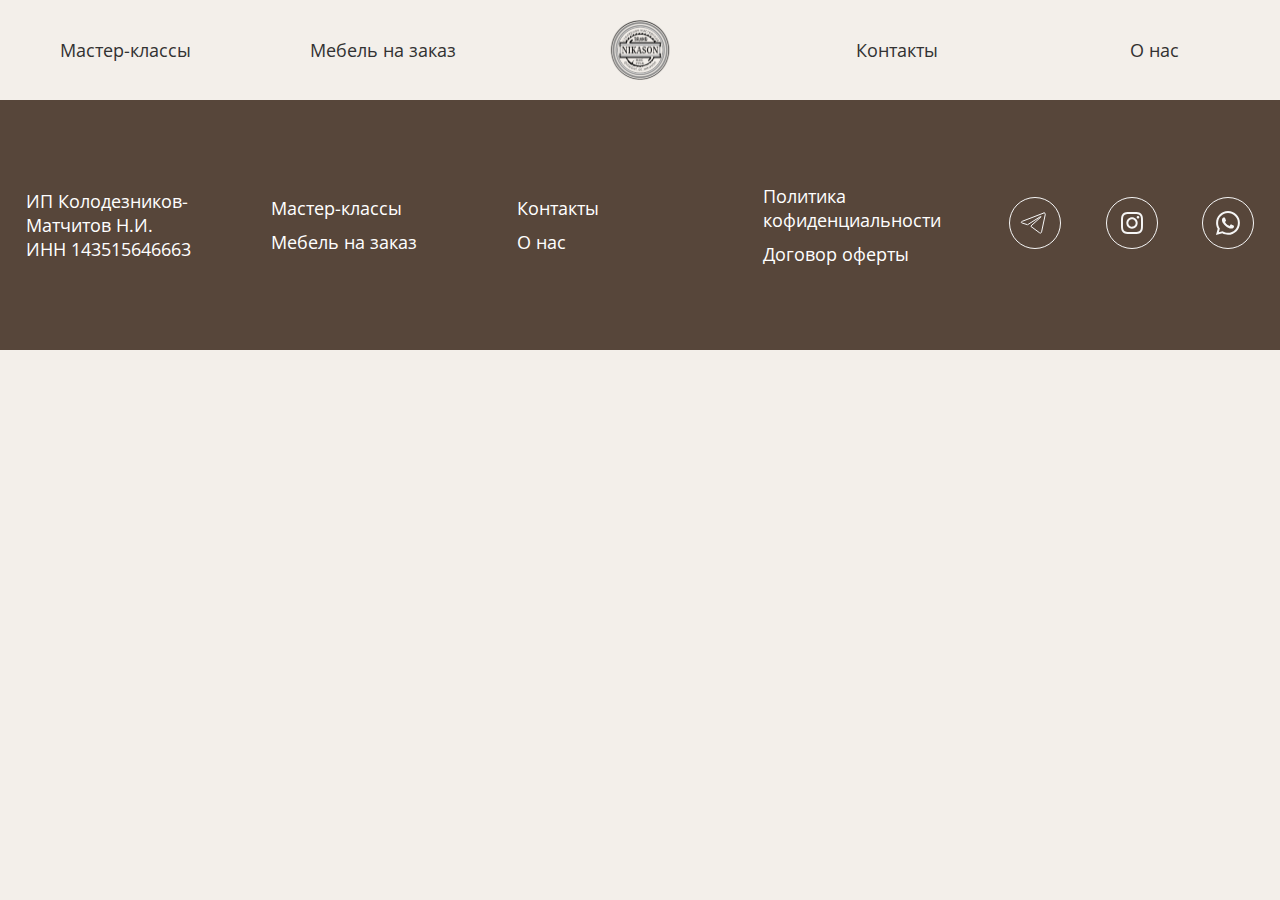
==== nikason.ru/about.html @ 4779e2e0 "creating about html" ====
<!DOCTYPE html>
<html lang="en">

<head>
  <meta charset="UTF-8">
  <meta http-equiv="X-UA-Compatible" content="IE=edge">
  <meta name="viewport" content="width=device-width, initial-scale=1.0">
  <meta name="Husanboy Zafarov" content="AUTHOR">
  <link rel="stylesheet" href="./css/home.css">
  <link rel="stylesheet" href="./css/home_responsive.css">
  <link rel="stylesheet" href="./css/swiper.css">
  <link rel="stylesheet" href="https://cdn.jsdelivr.net/npm/bootstrap-icons@1.10.2/font/bootstrap-icons.css">
  <title>Furniture</title>
</head>

<body>
  <!-- Header Starts -->
  <header>
    <div class="container">
      <div class="section-wrapp">
        <nav>
          <ul class="header_list">
            <li class="header_item"><a href="./master_class.html">Мастер-классы</a></li>
            <li class="header_item"><a href="./furniture.html">Мебель на заказ</a></li>
            <li class="header_item image_item"><a href="./index.html"><img src="./images/logo.svg" alt=""></a></li>
            <li class="header_item"><a href="#">Контакты</a></li>
            <li class="header_item"><a href="#">О нас</a></li>
          </ul>
        </nav>
        <div class="burger_wrapper">
          <div class="header_burger">
            <div class="line line_one"></div>
            <div class="line line_two"></div>
            <div class="line line_three"></div>
          </div>
        </div>
      </div>
    </div>
  </header>
  <!-- Header Ends -->
  <main>
    
  </main>
  <!-- Footer Starts -->
  <footer>
    <div class="section-wrapp">
      <div class="container">
        <ul class="footer_list">
          <li class="footer_item">
            <p>ИП Колодезников-Матчитов Н.И. <br>
              ИНН 143515646663</p>
          </li>
          <li class="footer_item">
            <p><a href="./master_class.html">Мастер-классы</a></p>
            <p><a href="./furniture.html">Мебель на заказ</a></p>
          </li>
          <li class="footer_item">
            <p><a href="#">Контакты</a></p>
            <p><a href="#">О нас</a></p>
          </li>
          <li class="footer_item">
            <p><a href="#">Политика кофиденциальности</a></p>
            <p><a href="#">Договор оферты</a></p>
          </li>
          <li class="footer_item">
            <ul class="footer_socials">
              <li class="footer_socails_item">
                <a href="#">
                  <img src="./images/footer_tg_icon.svg" alt="">
                </a>
              </li>
              <li class="footer_socails_item">
                <a href="#">
                  <img src="./images/footer_inst_icon.svg" alt="">
                </a>
              </li>
              <li class="footer_socails_item">
                <a href="#">
                  <img src="./images/footer_whatsup_icon.svg" alt="">
                </a>
              </li>
            </ul>
          </li>
        </ul>
      </div>
    </div>
  </footer>
  <!-- Footer Ends -->

  <script src="./js/main.js"></script>
  <script src="./js/swiper.min.js"></script>
  <script src="./js/swiper_settings.js"></script>
</body>

</html>
---- nikason.ru/css/home.css ----
@font-face {
  font-family: 'TenorSans';
  src: url('../font/TenorSans-Regular.ttf');
}

@font-face {
  font-family: 'Open Sans';
  src: url('../font/OpenSans-Regular.ttf');
}

* {
  margin: 0;
  padding: 0;
  list-style-type: none;
  text-decoration: none;
  box-sizing: border-box;
  scroll-behavior: smooth;
  transition: all 0.5s ease;
  font-family: 'Open Sans';
  font-size: var(--size-main);
  color: var(--color-dark-brown);
}

body {
  background: var(--color-main);
}

:root {
  --size-main: 18px;
  --size-main-big: 48px;
  --size-main-average: 28px;
  --color-dark-brown: #323232;
  --color-light-brown: #57463A;
  --color-service: #E3DACE;
  --color-service-two: #D4CDC3;
  --color-blue: #4C6D77;
  --color-gray: #C4C4C4;
  --color-main: #F3EFEA;
  --color-btn: #A1B29F;
  --color-white: #FFFFFF;
  --color-black: #000000;
}

h1 {
  font-size: var(--size-main-big);
  color: var(--color-light-brown);
  font-family: 'TenorSans';
}

.container {
  max-width: 1400px;
  margin: 0 auto;
  padding: 0 2%;
}

.container_for_hero {
  max-width: 1400px;
  margin: 0 0 auto 0;
  padding: 0 2%;
}

.section-wrapp {
  position: relative;
}

header {
  position: sticky;
  width: 100%;
  left: 0;
  top: 0;
  padding: 20px 0;
  background: var(--color-main);
  z-index: 10000;
}

body.opened {
  overflow: hidden;
}

header.scrolled {
  padding: 10px 0;
  box-shadow: rgba(17, 12, 46, 0.15) 0px 48px 100px 0px;
}

.header_list {
  display: flex;
  justify-content: space-between;
  align-items: center;
}

.image_item {
  width: 35%;
  display: flex;
  justify-content: center;
  align-items: center;
}

.image_item a {
  display: flex;
  justify-content: center;
  align-items: center;
}

.image_item img {
  width: 70%;
}

.header_item {
  width: 16.25%;
  display: flex;
  justify-content: center;
  align-items: center;
}

.header_item a {
  color: var(--color-dark-brown);
}

.header_item {
  white-space: nowrap;
}

.burger_wrapper {
  display: flex;
  justify-content: end;
}

.header_burger {
  position: relative;
  width: 80px;
  height: 30px;
  display: flex;
  justify-content: center;
  align-items: center;
  flex-direction: column;
  display: none;
}

.line {
  width: 68px;
  height: 3px;
  background: var(--color-light-brown);
}

.line_one {
  position: relative;
  top: -6px;
}

.line_three {
  position: relative;
  top: 6px;
}

.line_one.opened {
  position: relative;
  top: 3px;
}

.line_three.opened {
  position: relative;
  top: -3px;
}

.section_hero {
  position: relative;
  top: 0;
  border-top: 1px solid #000;
  border-bottom: 1px solid #000;
}

.section_hero_list {
  display: flex;
  justify-content: space-between;
  align-items: center;
}

.section_hero_items {
  width: 50%;
}

.section_hero_items img {
  width: 100%;
}

.section_hero_inner_item:nth-child(1) {
  color: var(--color-dark-brown);
}

.section_hero_inner_item:nth-child(2) {
  color: var(--color-light-brown);
  font-size: var(--size-main-big);
  font-family: 'TenorSans';
  margin: 17px 0 40px 0;
}

.section_hero_inner_item:nth-child(3) {
  margin-bottom: 70px;
}

.section_hero_btn {
  padding: 18px 58px;
  background: var(--color-btn);
  border: none;
  outline: none;
  color: var(--color-white);
}

.section_hero_btn:hover {
  background: var(--color-white);
  color: var(--color-btn);
  transform: scale(0.9);
  box-shadow: rgba(161, 178, 159, 0.2) 0px 8px 24px;
  cursor: pointer;
}

.section_hero_socials {
  display: flex;
  margin-top: 94px;
}

.section_hero_socials img {
  height: 40px;
  width: 40px;
}

.section_hero_socials_item {
  margin-right: 20px;
}

.section_this {
  padding: 160px 0;
}

.section_this_heading {
  font-family: 'TenorSans';
  font-size: var(--size-main-big);
  color: var(--color-light-brown);
}

.section_this_list {
  margin-top: 100px;
  display: flex;
  justify-content: space-between;
  align-items: center;
  flex-wrap: wrap;
}

.section_this_item {
  width: 20%;
  text-align: center;
  position: relative;
}

.section_this_item::before {
  display: block;
  content: '';
  position: absolute;
  bottom: -14px;
  left: 0;
  width: 100%;
  height: 3px;
  background: var(--color-light-brown);
}

.section_product {
  padding: 50px 0;
}

.section_product_list {
  display: flex;
  justify-content: space-between;
  flex-wrap: wrap;
  margin-top: 100px;
}

.section_product_item {
  width: 25%;
  display: flex;
  justify-content: center;
  align-items: center;
  text-align: center;
  flex-direction: column;
  padding: 50px;
  border: 0.5px solid var(--color-black);
}

.section_product_item p {
  margin-top: 20px;
}

.section_about {
  padding: 160px 0;
}

.section_about_heading {
  margin-bottom: 100px;
}

.section_about_list {
  display: flex;
  justify-content: space-between;
  flex-wrap: wrap;
  align-items: center;
}

.section_about_items {
  width: 50%;
}

.section_about_items img {
  width: 100%;
}

.section_about_inner_item:nth-child(1) {
  color: var(--color-light-brown);
  font-size: var(--size-main-average);
  font-family: 'TenorSans';
  margin: 17px 0 40px 0;
}

.section_about_inner_item {
  color: var(--color-dark-brown);
}

.section_about_inner_item:nth-child(3) {
  margin-top: 30px;
  margin-bottom: 52px;
}

.section_video_source {
  margin-top: 100px;
  width: 100%;
  padding: 300px 0;
  display: flex;
  justify-content: center;
  align-items: center;
  background: var(--color-gray);
}

.section_video_icon {
  width: 50px;
  height: 50px;
  display: flex;
  justify-content: center;
  align-items: center;
  border-radius: 50%;
  background: var(--color-black);
  cursor: pointer;
}

.section_video_icon:hover {
  transform: scale(0.8);
}

.section_video_icon:active {
  transform: scale(0.9);
}

.section_video_icon i {
  color: var(--color-white);
}

.container_for_video {
  max-width: 1400px;
  margin: 0 auto;
  padding: 0 2%;
}

.container_for_hero {
  display: flex;
  align-items: center;
  padding-left: 2%;
  justify-content: flex-start;
}

.section_service {
  padding: 160px 0;
}

.section_service_list {
  display: flex;
  justify-content: space-between;
  flex-wrap: wrap;
}

.section_service_items {
  width: 50%;
}

.section_service_items img {
  width: 100%;
}

.section_service_inner_item:nth-child(1) {
  color: var(--color-light-brown);
  font-size: var(--size-main-average);
  font-family: 'TenorSans';
  margin: 17px 0 40px 0;
}

.section_service_items:nth-child(2) {
  background: var(--color-service);
  display: flex;
  justify-content: start;
  align-items: center;
}

.section_service_list:last-child .section_service_items:nth-child(2) {
  background: var(--color-service-two);
  display: flex;
  justify-content: start;
  align-items: center;
}

.section_service_inner_item {
  color: var(--color-dark-brown);
}

.section_service_inner_item:nth-child(3) {
  margin-top: 30px;
  margin-bottom: 52px;
}

.certificate_body {
  position: relative;
  margin-top: 40px;
  margin-bottom: 100px;
  padding: 80px;
  padding-bottom: 120px;
  outline: 7px solid var(--color-btn);
  outline-offset: 14px;
  border: 1px solid var(--color-light-brown);
}

.certificate_wrapper {
  display: flex;
  justify-content: center;
  align-items: center;
}

.section_certificate_heading {
  display: none;
}

.section_certificate_heading_two {
  text-align: center;
  margin-bottom: 40px;
}

.certificate_body img {
  right: 20px;
  bottom: 20px;
  position: absolute;
}

footer {
  padding: 84px 0;
  background: var(--color-light-brown);
}

.footer_list {
  display: flex;
  justify-content: space-between;
  align-items: center;
}

.footer_item {
  width: 25%;
}

.footer_item p,
.footer_item a {
  color: var(--color-white);
}

.footer_item p:nth-child(2) {
  margin-top: 10px;
}

.footer_socials {
  display: flex;
  justify-content: space-between;
  align-items: center;
}

.section_hero_master_class {
  text-align: center;
  position: relative;
  top: 0;
  padding: 280px 0 104px 0;
  background-position: center;
  background-repeat: no-repeat;
  background-size: cover;
}

.section_hero_master_class_heading {
  text-align: center;
  color: var(--color-white);
  margin-bottom: 97px;
}

.section_hero_master_class_btn {
  padding: 18px 60px;
  background: var(--color-white);
  color: var(--color-blue);
  outline: none;
  border: none;
  cursor: pointer;
}

.section_hero_master_class_btn:hover {
  transform: scale(0.9);
}

.section_our_works {
  padding: 80px 0;
}

.section_our_works_list {
  margin-top: 100px;
  display: flex;
  justify-content: space-between;
  align-items: center;
  flex-wrap: wrap;
}

.section_our_works_item {
  width: 22%;
  margin-top: 2%;
}

.section_our_works_item img {
  width: 100%;
}

.section_our_works_item p {
  text-align: center;
}

.section_our_works_btn {
  padding: 18px 60px;
  background: var(--color-btn);
  color: var(--color-white);
  margin-top: 50px;
  outline: none;
  border: none;
  cursor: pointer;
}

.section_our_works_btn:hover {
  transform: scale(0.9);
}

.section_explore {
  padding: 100px 0;
}

.section_explore_list {
  margin-top: 70px;
}

.section_explore_item {
  margin-top: 57px;
  display: flex;
  align-items: center;
}

.section_explore_item span {
  min-width: 60px;
  height: 60px;
  border-radius: 50%;
  display: flex;
  justify-content: center;
  align-items: center;
  background: var(--color-btn);
  color: var(--color-white);
  position: relative;
  margin-left: 100px;
}

.section_explore_item p {
  margin-left: 43px;
  white-space: wrap;
}

.section_explore_item span::before {
  content: '';
  position: absolute;
  width: 1px;
  height: 70px;
  background: var(--color-btn);
  top: 100%;
  left: 50%;
  transform: translate(-50%);
}

.section_explore_item:last-child span::before {
  display: none;
}

.section_history {
  background-position: center;
  background-repeat: no-repeat;
  background-size: cover;
  padding: 182px 0;
}

.section_history h1 {
  text-align: center;
  color: var(--color-white);
}

.section_restoration {
  padding: 100px 0;
}

.section_restoration_list {
  display: flex;
  justify-content: space-between;
  align-items: flex-end;
  flex-wrap: wrap;
  margin-top: 100px;
}

.section_restoration_item {
  width: 23%;
  text-align: center;
}

.section_restoration_item:nth-child(1) img,
.section_restoration_item:nth-child(2) img {
  width: 100%;
}

.section_carpentry {
  padding: 100px 0;
}

.section_carpentry_list {
  margin-top: 50px;
  display: flex;
  justify-content: space-between;
  align-items: center;
  flex-wrap: wrap;
}

.section_carpentry_item {
  width: 48%;
  text-align: center;
}

.section_carpentry_item img {
  width: 100%;
}

.section_redesign {
  padding: 100px 0;
}

.section_redesign_list {
  display: flex;
  justify-content: space-between;
  align-items: center;
  flex-wrap: wrap;
}

.section_redesign_item {
  width: 48%;
}

.section_redesign_item img {
  width: 100%;
}

.section_redesign_item p {
  margin: 100px 0 47px 0;
}

.section_redesign_btn {
  padding: 18px 70px;
  background: var(--color-btn);
  color: var(--color-white);
  outline: none;
  border: none;
  cursor: pointer;
}

.section_redesign_item:nth-child(1) img {
  display: none;
}

.section_redesign_btn:hover {
  transform: scale(0.9);
}

.section_hero_furnuture {
  padding: 200px 0;
  background-position: center;
  background-repeat: no-repeat;
  background-size: cover;
  text-align: center;
}

.section_hero_furnuture h1 {
  margin: 20px 0 90px 0;
}

.section_hero_furnuture p,
.section_hero_furnuture h1 {
  color: var(--color-white);
}

.section_hero_furniture_btn {
  padding: 18px 80px;
  background: var(--color-white);
  color: var(--color-btn);
  outline: none;
  cursor: pointer;
  border: none;
}

.section_hero_furniture_btn:hover {
  transform: scale(0.9);
}

.section_choose {
  padding: 100px 0;
}

.section_choose_list {
  display: flex;
  justify-content: space-between;
  align-items: flex-start;
  flex-wrap: wrap;
}

.section_choose_item {
  width: 30%;
}

.section_choose_item {
  margin-top: 40px;
}

.section_choose_text_upper {
  font-weight: 700;
  margin-bottom: 30px;
  position: relative;
}

.section_choose_text_upper::before {
  position: absolute;
  content: '';
  width: 100%;
  height: 2px;
  background: var(--color-light-brown);
  top: 35px;
  left: 0;
}

.section_portfolio {
  padding: 100px 0;
}

.image_placeholder {
  width: 50%;
  position: relative;
  left: 50%;
  transform: translate(-50%);
}

.swiper_outer {
  margin-top: 100px;
}

.swiper {
  width: 100%;
  height: 100px;
}

.swiper_wrapper {
  width: 50%;
}

.swiper_outer {
  display: flex;
  justify-content: center;
  align-items: center;
}

.swiper-slide img {
  width: 100%;
}

.swiper-slide {
  display: flex;
  justify-content: center;
  align-items: center;
}

.swiper-button-prev::after,
.swiper-button-next::after {
  display: none;
}

.swiper-button-next {
  position: relative;
  right: -10px !important;
}

.swiper-button-prev {
  position: relative;
  left: -10px !important;
}

.section_step {
  padding: 100px 0;
}

.section_step_list {
  margin-top: 100px;
  display: flex;
  justify-content: space-between;
  flex-wrap: wrap;
}

.section_step_item {
  width: 33.333333333333333333333333333333333333333333%;
  padding: 40px;
  border: 1px solid #000;
}

.section_step_item h1 {
  text-align: end;
}

.section_clients,
.section_form {
  padding: 100px 0;
}

.section_clients_list {
  margin-top: 100px;
  display: flex;
  justify-content: space-between;
  align-items: flex-start;
  flex-wrap: wrap;
}

.section_clients_item {
  width: 18%;
}

.section_clients_item img {
  width: 100%;
}

.form_wrapper {
  position: fixed;
  top: 0;
  left: 0;
  width: 100%;
  height: 100vh;
  z-index: 10000;
  display: flex;
  justify-content: center;
  align-items: center;
  background: #0005;
}

.my_form {
  background: var(--color-btn);
  padding: 40px;
  border-radius: 10px;
  display: flex;
  flex-direction: column;
}

.my_form label {
  margin-top: 30px;
  margin-bottom: 5px;
  color: var(--color-white);
}

.my_form button {
  width: 100%;
  padding: 18px 0;
  border: none;
  outline: none;
  background: var(--color-white);
  color: var(--color-btn);
  border-radius: 10px;
  margin-top: 30px;
  cursor: pointer;
}

.my_form button:hover,
.my_form input:hover {
  box-shadow: 20px 20px 20px #2E2E2E25;
}

.my_form input {
  width: 100%;
  padding: 18px;
  border: none;
  outline: none;
  background: var(--color-white);
  color: var(--color-btn);
  border-radius: 10px;
}

.message_for_user {
  position: fixed;
  top: 10px;
  right: 0px;
  background: var(--color-btn);
  z-index: 100000000;
  color: var(--color-white);
  border-radius: 10px 0 0 10px;
  padding: 20px 160px 20px 20px;
}

.message_for_user.closed {
  position: fixed;
  top: 10px;
  right: -100%;
  background: var(--color-btn);
  z-index: 100000000;
  color: var(--color-white);
  border-radius: 10px 0 0 10px;
  padding: 20px 160px 20px 20px;
}

.form_wrapper.closed {
  display: none;
}

.form_wrapper {
  display: none;
}

.form_wrapper.opened {
  display: flex;
}

.opener_btn {
  padding: 18px 60px;
  border: none;
  outline: none;
  background: var(--color-btn);
  color: var(--color-white);
  cursor: pointer;
}

.opener_btn:hover {
  transform: scale(0.9);
}

center {
  margin-top: 50px;
}
---- nikason.ru/css/home_responsive.css ----
@media screen and (max-width:1200px) {
  :root {
    --size-main: 18px;
    --size-nav: 26px;
    --size-main-big: 48px;
    --color-dark-brown: #323232;
    --color-light-brown: #57463A;
    --color-main: #F3EFEA;
    --color-btn: #A1B29F;
    --color-white: #FFFFFF;
    --color-black: #000000;
  }
}

@media screen and (max-width:1100px) {
  :root {
    --size-main: 18px;
    --size-main-big: 48px;
  }

  .section_this_item {
    width: 30%;
  }

  .footer_list {
    flex-wrap: wrap;
  }

  .footer_item {
    width: 33%;
  }

  .footer_item:nth-child(4),
  .footer_item:nth-child(5) {
    width: 33%;
    margin-top: 20px;
  }
}

@media screen and (max-width:1000px) {
  :root {
    --size-main: 18px;
    --size-main-big: 48px;
  }
}

@media screen and (max-width:900px) {
  :root {
    --size-main: 18px;
    --size-main-big: 48px;
  }

  .section_restoration_item img {
    width: 100%;
  }

  .section_restoration_item {
    margin-top: 3%;
  }

  .section_choose_item {
    width: 48%;
  }
}

@media screen and (max-width:800px) {
  :root {
    --size-main: 18px;
    --size-main-big: 48px;
  }

  .section_hero_master_class {
    padding: 200px 0 104px 0;
  }

  .section_hero_master_class_heading {
    margin-bottom: 50px;
  }

  .section_explore_item span {
    margin-left: 50px;
  }
}

@media screen and (max-width:700px) {
  :root {
    --size-main: 18px;
    --size-main-big: 44px;
  }

  .section_hero {
    border: none !important;
    padding: 0 !important;
  }

  .section_hero_list {
    flex-direction: column-reverse;
  }

  .section_hero_items:nth-child(1) {
    margin-top: 50px;
  }

  .section_hero_items {
    width: 100%;
  }

  .header_burger {
    position: relative;
    width: 80px;
    height: 30px;
    display: flex;
    justify-content: center;
    align-items: center;
    flex-direction: column;
  }

  .header_list.opened {
    position: fixed;
    width: 100%;
    height: 100vh;
    top: 0;
    left: 0;
    flex-direction: column;
    justify-content: center;
    background: var(--color-btn);
  }

  .header_list {
    position: fixed;
    width: 100%;
    height: 100vh;
    top: 0;
    left: -100%;
    flex-direction: column;
    justify-content: center;
  }

  .image_item {
    position: absolute;
    top: 20px;
    left: 20px;
  }

  .image_item img {
    width: 100%;
  }

  .header_item a {
    font-size: var(--size-nav);
  }

  .section_this_item {
    width: 100%;
  }

  .section_this_item:nth-child(2) {
    width: 100%;
    margin: 50px 0;
  }

  .section_product_item {
    width: 50%;
  }

  .section_about_items {
    width: 100%;
  }

  .section_about {
    padding: 50px 0;
  }

  .section_about_heading {
    margin-bottom: 30px;
  }

  .container_for_video {
    max-width: none;
    margin: 0 0;
    padding: 0 0;
  }

  .section_video_source {
    margin-top: 100px;
    width: 100%;
    padding: 300px 0;
    display: flex;
    justify-content: center;
    align-items: center;
    background: var(--color-gray);
  }

  .section_video_source {
    margin-top: 20px;
    padding: 100px 0;
  }

  .section_service_items {
    width: 100%;
  }

  .section_certificate_heading_two {
    display: none !important;
  }

  .certificate_body {
    width: 90%;
    padding: 40px 20px 160px 20px;
  }

  .section_certificate_heading {
    display: block;
  }

  .section_our_works_item {
    width: 46%;
  }

  .section_carpentry_item {
    width: 100%;
  }

  .section_carpentry_item:nth-child(2) {
    margin-top: 30px;
  }

  .section_redesign_item {
    width: 100%;
  }

  .section_redesign {
    padding: 50px 0 100px 0;
  }

  .section_carpentry {
    padding: 50px 0;
  }

  .section_redesign_list {
    flex-direction: column-reverse;
  }

  .section_redesign_item:nth-child(1) img {
    display: block;
    margin-top: 50px;
  }

  .section_redesign_item:nth-child(2) img {
    display: none;
  }

  .section_redesign_item p {
    margin: 50px 0 47px 0;
  }

  .image_placeholder {
    display: none;
  }

  .swiper_wrapper {
    width: 100%;
  }

  .swiper {
    width: 100%;
    height: 200px;
  }
}

@media screen and (max-width:600px) {
  :root {
    --size-main: 18px;
    --size-main-big: 40px;
  }

  .section_this {
    padding: 100px 0;
  }

  .footer_item {
    width: 100%;
  }

  .footer_item:nth-child(4) {
    width: 100%;
    margin-top: 30px;
  }

  .footer_item:nth-child(5) {
    width: 50%;
    margin-top: 30px;
  }

  .footer_item:nth-child(1) {
    margin-bottom: 40px;
  }

  .footer_item p:nth-child(1) {
    margin-top: 10px;
  }

  .section_restoration_item {
    width: 50%;
  }

  .section_restoration_list {
    margin-top: 30px;
  }

  .section_choose_item {
    width: 100%;
  }

  .swiper {
    width: 100%;
    height: 500px;
  }

  .section_step_item {
    width: 50%;
  }
}

@media screen and (max-width:500px) {
  :root {
    --size-main: 18px;
    --size-main-big: 36px;
  }

  .section_hero_inner_item:nth-child(2) {
    margin: 10px 0 20px 0;
  }

  .section_hero_inner_item:nth-child(3) {
    margin-bottom: 30px;
  }

  .section_hero_socials {
    display: flex;
    margin-top: 34px;
  }

  .section_this {
    padding: 50px 0;
  }

  .section_this_list {
    margin-top: 30px;
    display: flex;
    justify-content: space-between;
    align-items: center;
    flex-wrap: wrap;
  }

  .section_product_item {
    padding: 30px;
  }

  .section_hero_btn {
    width: 100%;
  }

  .section_service {
    padding: 60px 0;
  }

  .section_hero_master_class {
    padding: 140px 0 74px 0;
  }

  .section_hero_master_class_heading {
    margin-bottom: 30px;
  }

  .section_hero_master_class_btn {
    padding: 18px 0;
    width: 100%;
  }

  .swiper {
    width: 100%;
    height: 600px;
  }

  .swiper {
    width: 100%;
    height: 300px;
  }

  .section_portfolio,
  .section_choose,
  .section_step,
  .section_clients,
  .section_form {
    padding: 50px 0;
  }

  .swiper_outer,
  .section_step_list,
  .section_clients_list {
    margin-top: 30px;
  }

  .section_step_item {
    width: 100%;
  }

  .section_clients_item {
    width: 100%;
    display: none !important;
  }

  .section_clients_item:nth-child(1) {
    display: block !important;
  }
}

@media screen and (max-width:400px) {
  :root {
    --size-main: 18px;
    --size-main-big: 32px;
  }

  .footer_item:nth-child(5) {
    width: 100%;
    margin-top: 30px;
  }

  .section_explore_item span::before {
    height: 90px;
  }

  .section_explore_item span {
    margin-left: 10px;
  }

  .section_explore_item p {
    margin-left: 13px;
    white-space: wrap;
  }
}

@media screen and (max-width:300px) {
  :root {
    --size-main: 18px;
    --size-main-big: 28px;
  }
}
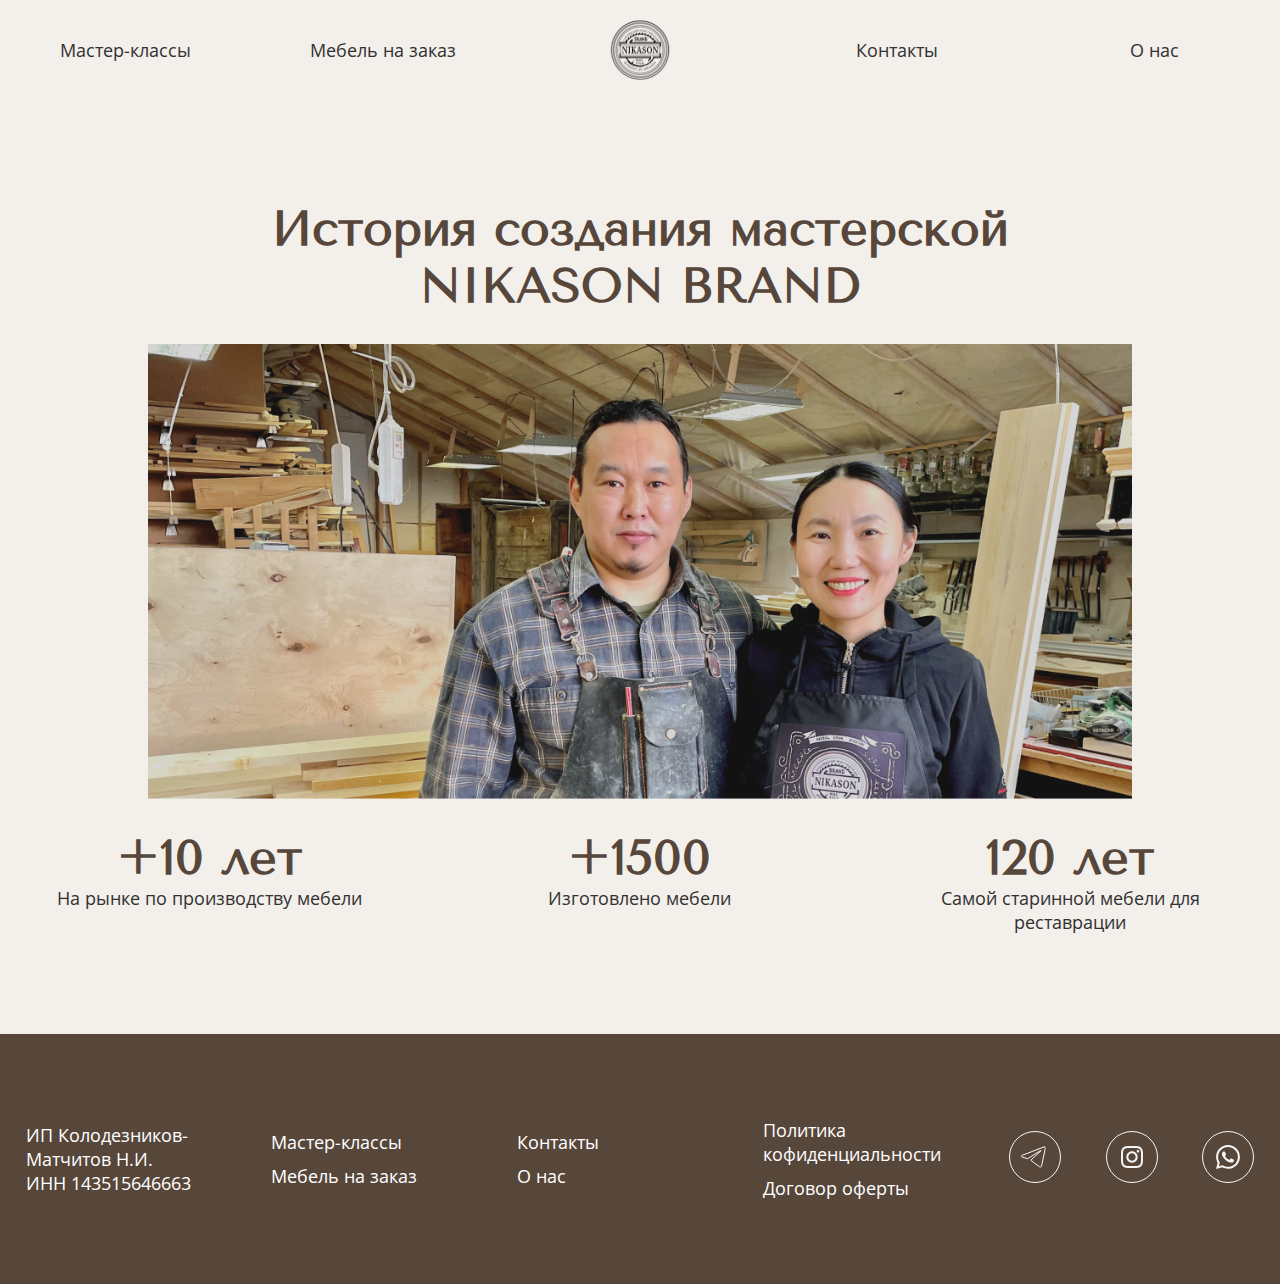
==== commit 6db99e52: "solving problems" ====
--- a/nikason.ru/about.html
+++ b/nikason.ru/about.html
@@ -39,7 +39,37 @@
   </header>
   <!-- Header Ends -->
   <main>
-    
+    <!-- Section Hero Starts -->
+    <div class="section_hero_about">
+      <div class="section-wrapp">
+        <div class="container">
+          <h1 class="section_hero_heading">История создания мастерской</h1>
+          <h1 class="section_hero_heading" translate="no">NIKASON BRAND</h1>
+        </div>
+        <div class="container_for_about_img">
+          <div class="img_wrapper">
+            <img src="./images/section_hero_about.png" alt="">
+          </div>
+        </div>
+        <div class="container">
+          <ul class="section_hero_about_list">
+            <li class="section_hero_about_item">
+              <h1>+10 лет</h1>
+              <p>На рынке по производству мебели</p>
+            </li>
+            <li class="section_hero_about_item">
+              <h1>+1500</h1>
+              <p>Изготовлено мебели</p>
+            </li>
+            <li class="section_hero_about_item">
+              <h1>120 лет</h1>
+              <p>Самой старинной мебели для реставрации </p>
+            </li>
+          </ul>
+        </div>
+      </div>
+    </div>
+    <!-- Section Hero Ends -->
   </main>
   <!-- Footer Starts -->
   <footer>
--- a/nikason.ru/css/home.css
+++ b/nikason.ru/css/home.css
@@ -959,4 +959,42 @@
 
 center {
   margin-top: 50px;
+}
+
+.section_hero_about {
+  padding: 100px 0;
+}
+
+.section_hero_heading {
+  text-align: center;
+}
+
+.img_wrapper {
+  display: flex;
+  justify-content: center;
+  align-items: center;
+}
+
+.img_wrapper img {
+  width: 80%;
+}
+
+.section_hero_about_list {
+  display: flex;
+  justify-content: space-between;
+  align-items: start;
+  flex-wrap: wrap;
+}
+
+.section_hero_about_item {
+  width: 30%;
+  margin-top: 30px;
+  text-align: center;
+}
+
+.container_for_about_img {
+  max-width: 1400px;
+  margin: 0 auto;
+  padding: 0 2%;
+  margin-top: 30px !important;
 }--- a/nikason.ru/css/home_responsive.css
+++ b/nikason.ru/css/home_responsive.css
@@ -229,6 +229,10 @@
     width: 100%;
   }
 
+  .section_hero_about {
+    padding: 50px 0;
+  }
+
   .section_redesign {
     padding: 50px 0 100px 0;
   }
@@ -266,6 +270,30 @@
     width: 100%;
     height: 200px;
   }
+
+  .container_for_about_img {
+    max-width: none;
+    margin: 0 !important;
+    padding: 0 !important;
+    margin-top: 30px !important;
+  }
+
+  .section_hero_heading:nth-child(1) {
+    text-align: left;
+  }
+
+  .section_hero_heading:nth-child(2) {
+    margin-top: 20px !important;
+  }
+
+  .img_wrapper img {
+    width: 100%;
+  }
+
+  .section_hero_about_item {
+    width: 100%;
+    text-align: left;
+  }
 }
 
 @media screen and (max-width:600px) {
@@ -319,6 +347,10 @@
 
   .section_step_item {
     width: 50%;
+  }
+
+  .section_hero_about {
+    padding: 0px 0 50px 0;
   }
 }
 
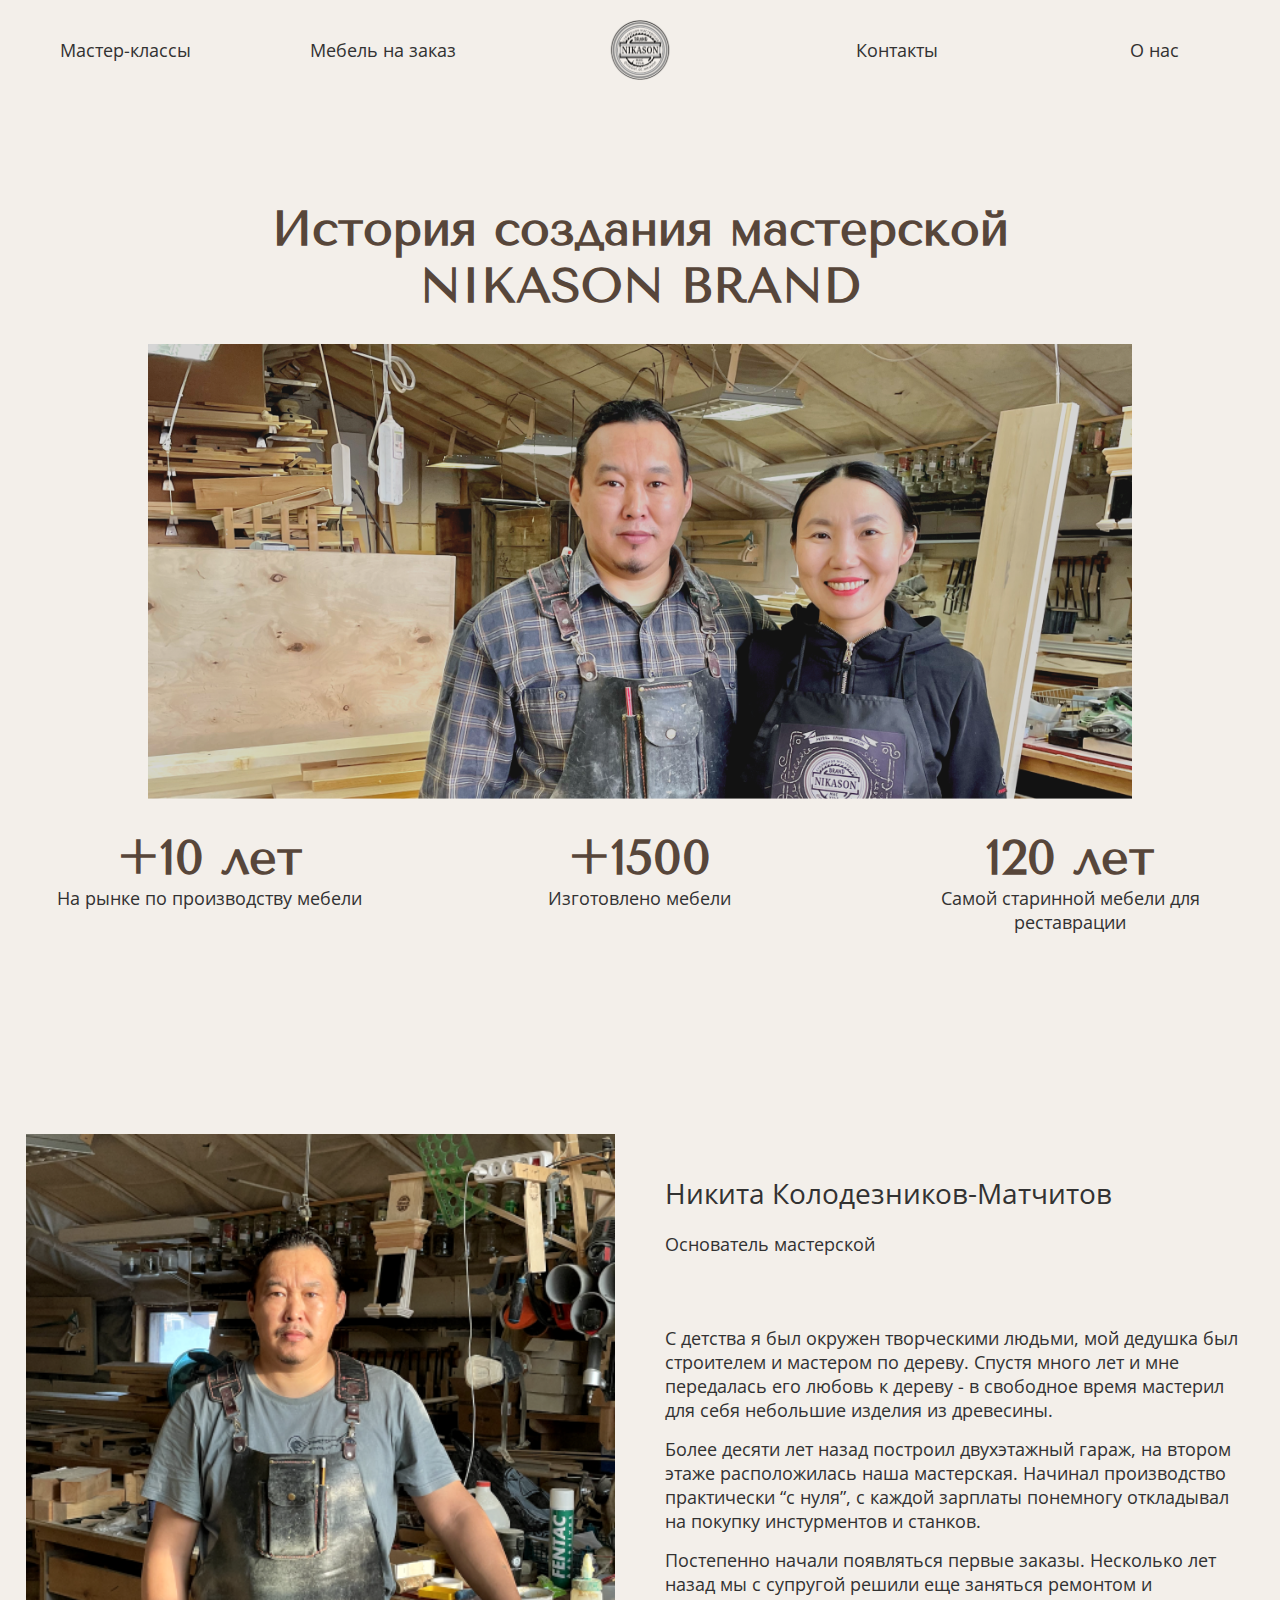
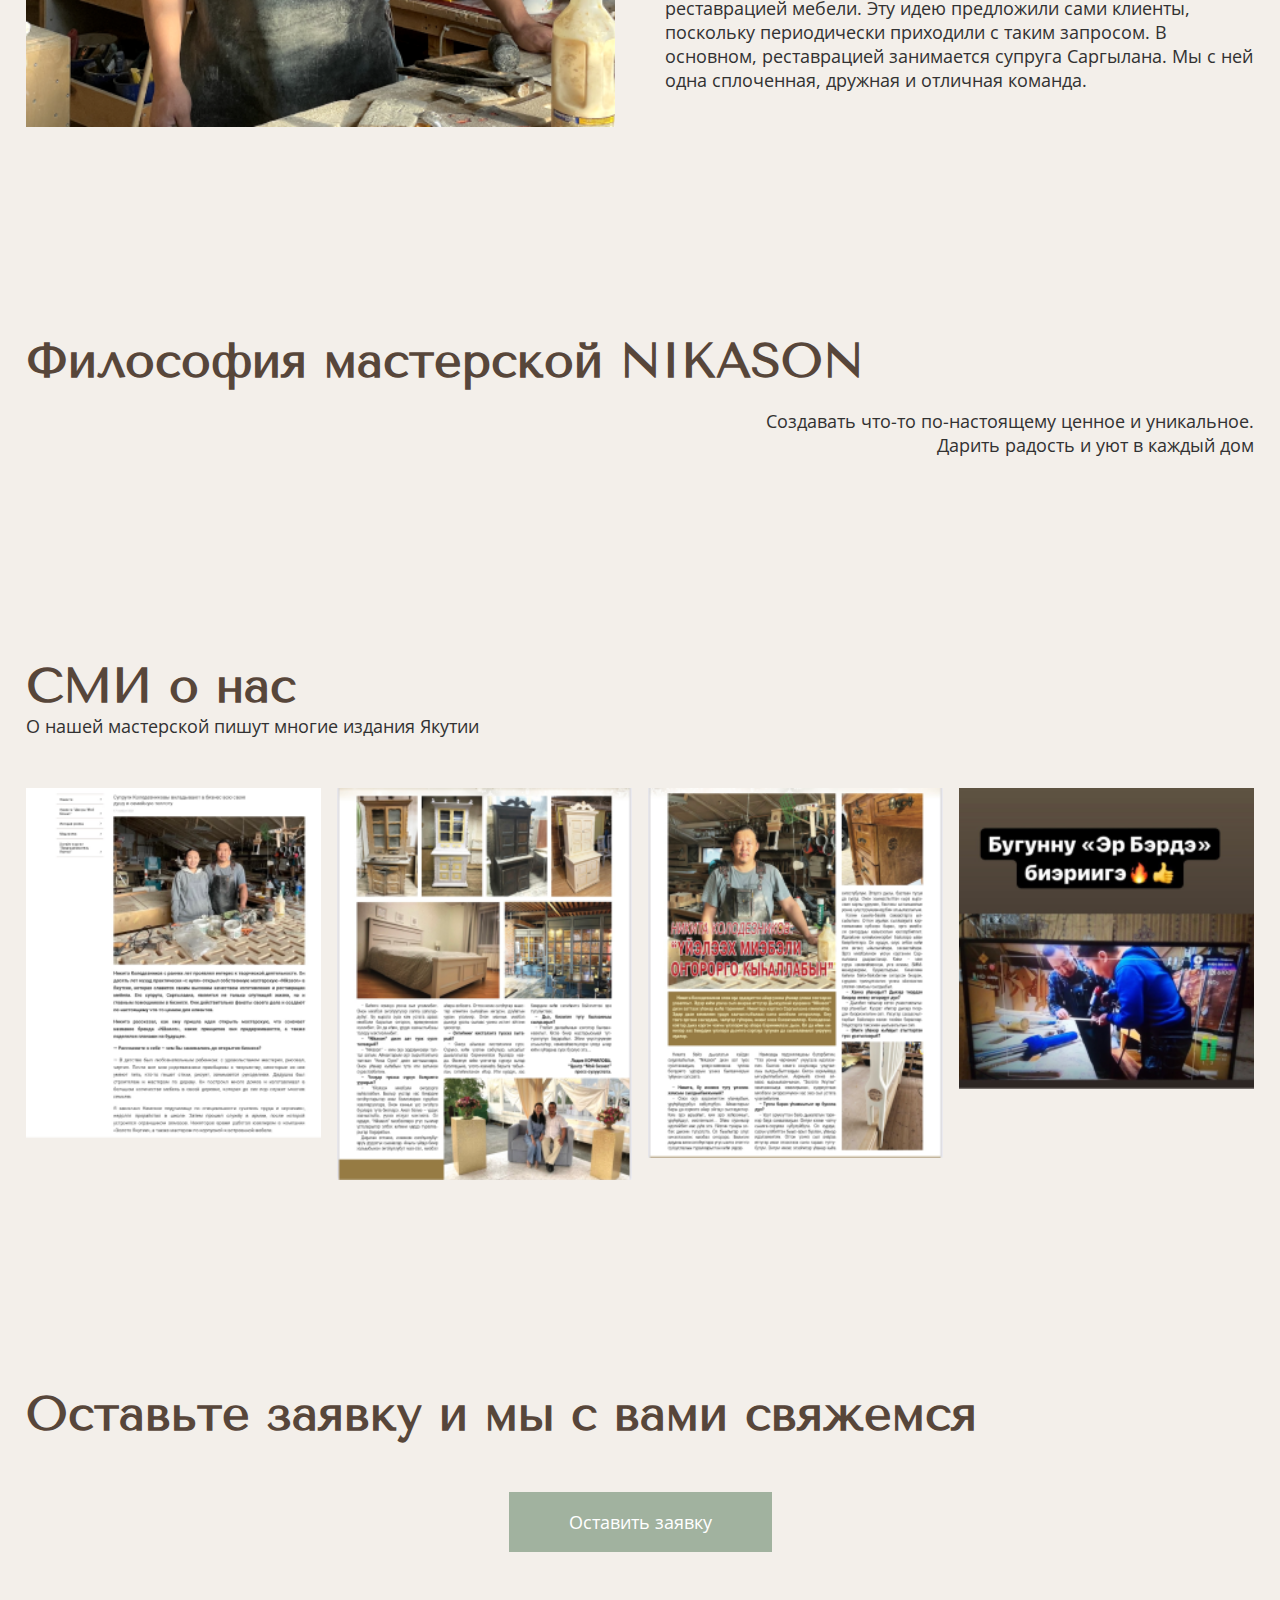
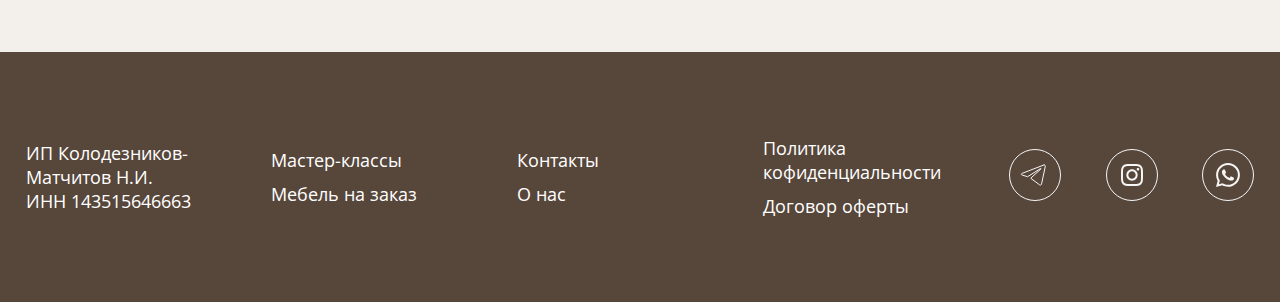
==== commit cccc42c4: "Ending nikason.ru" ====
--- a/nikason.ru/about.html
+++ b/nikason.ru/about.html
@@ -24,7 +24,7 @@
             <li class="header_item"><a href="./furniture.html">Мебель на заказ</a></li>
             <li class="header_item image_item"><a href="./index.html"><img src="./images/logo.svg" alt=""></a></li>
             <li class="header_item"><a href="#">Контакты</a></li>
-            <li class="header_item"><a href="#">О нас</a></li>
+            <li class="header_item"><a href="./about.html">О нас</a></li>
           </ul>
         </nav>
         <div class="burger_wrapper">
@@ -70,6 +70,104 @@
       </div>
     </div>
     <!-- Section Hero Ends -->
+
+    <!-- Section Workshop Starts -->
+    <div class="section_workshop">
+      <div class="section-wrapp">
+        <div class="container">
+          <ul class="section_workshop_upper_list">
+            <li class="section_workshop_upper_item">
+              <img src="./images/section_workshop_img.png" alt="">
+            </li>
+            <li class="section_workshop_upper_item">
+              <ul class="section_workshop_list">
+                <li class="section_workshop_item">Никита Колодезников-Матчитов</li>
+                <li class="section_workshop_item">Основатель мастерской</li>
+                <li class="section_workshop_item">
+                  С детства я был окружен творческими людьми, мой дедушка был строителем и мастером по дереву. Спустя
+                  много лет и мне
+                  передалась его любовь к дереву - в свободное время мастерил для себя небольшие изделия из древесины.
+                </li>
+                <li class="section_workshop_item">Более десяти лет назад построил двухэтажный гараж, на втором этаже
+                  расположилась наша мастерская. Начинал производство
+                  практически “с нуля”, с каждой зарплаты понемногу откладывал на покупку инстурментов и станков.</li>
+                <li class="section_workshop_item">
+                  Постепенно начали появляться первые заказы. Несколько лет назад мы с супругой решили еще заняться
+                  ремонтом и
+                  реставрацией мебели. Эту идею предложили сами клиенты, поскольку периодически приходили с таким
+                  запросом. В основном,
+                  реставрацией занимается супруга Саргылана. Мы с ней одна сплоченная, дружная и отличная команда.
+                </li>
+              </ul>
+            </li>
+          </ul>
+        </div>
+      </div>
+    </div>
+    <!-- Section Workshop Ends -->
+
+    <!-- Section Philosophy Starts -->
+    <div class="section_philosoply">
+      <div class="section-wrapp">
+        <div class="container">
+          <h1>Философия мастерской NIKASON</h1>
+          <p>Создавать что-то по-настоящему ценное и уникальное. <br> Дарить радость и уют в каждый дом</p>
+        </div>
+      </div>
+    </div>
+    <!-- Section Philosophy Ends -->
+
+    <!-- Section Smi Ends -->
+    <div class="section_smi">
+      <div class="section-wrapp">
+        <div class="container">
+          <h1>СМИ о нас</h1>
+          <p>О нашей мастерской пишут многие издания Якутии</p>
+          <ul class="section_smi_list">
+            <li class="section_smi_item">
+              <img src="./images/section_smi_img_one.png" alt="">
+            </li>
+            <li class="section_smi_item">
+              <img src="./images/section_smi_img_two.png" alt="">
+            </li>
+            <li class="section_smi_item">
+              <img src="./images/section_smi_img_three.png" alt="">
+            </li>
+            <li class="section_smi_item">
+              <img src="./images/section_smi_img_four.png" alt="">
+            </li>
+          </ul>
+        </div>
+      </div>
+    </div>
+    <!-- Section Smi Ends -->
+
+    <!-- Section Form Starts -->
+    <div class="section_form">
+      <div class="section-wrapp">
+        <div class="container">
+          <h1>Оставьте заявку и мы с вами свяжемся</h1>
+          <div class="form_wrapper">
+            <form class="my_form" enctype="multipart/form-data">
+              <label for="name">Your Name</label>
+              <input type="text" required id="name" name="name">
+              <label for="number">Your Number</label>
+              <input type="number" required id="number" name="number">
+              <label for="input_image">Image</label>
+              <input required type="file" id="input_image" name="image">
+              <button class="form_btn" type="submit">Отправить</button>
+            </form>
+          </div>
+          <div class="message_for_user" style="display:none;">
+            Отправлено
+          </div>
+          <center>
+            <button class="opener_btn">Оставить заявку</button>
+          </center>
+        </div>
+      </div>
+    </div>
+    <!-- Section Form Ends -->
   </main>
   <!-- Footer Starts -->
   <footer>
@@ -86,7 +184,7 @@
           </li>
           <li class="footer_item">
             <p><a href="#">Контакты</a></p>
-            <p><a href="#">О нас</a></p>
+            <p><a href="./about.html">О нас</a></p>
           </li>
           <li class="footer_item">
             <p><a href="#">Политика кофиденциальности</a></p>
--- a/nikason.ru/css/home.css
+++ b/nikason.ru/css/home.css
@@ -997,4 +997,62 @@
   margin: 0 auto;
   padding: 0 2%;
   margin-top: 30px !important;
+}
+
+.section_workshop_upper_list {
+  display: flex;
+  justify-content: space-between;
+  align-items: center;
+  flex-wrap: wrap;
+}
+
+.section_workshop_upper_item {
+  width: 48%;
+}
+
+.section_workshop_upper_item img {
+  width: 100%;
+}
+
+.section_workshop_item:nth-child(1) {
+  font-size: var(--size-main-average);
+}
+
+.section_workshop_item:nth-child(2) {
+  margin-top: 20px;
+  margin-bottom: 70px;
+}
+
+.section_workshop_item:nth-child(4) {
+  margin: 15px 0;
+}
+
+.section_workshop,
+.section_philosoply {
+  padding: 100px 0;
+}
+
+.section_philosoply p {
+  text-align: end;
+  margin-top: 20px;
+}
+
+.section_smi {
+  padding: 100px 0;
+}
+
+.section_smi_list {
+  display: flex;
+  justify-content: space-between;
+  align-items: start;
+  margin-top: 50px;
+  flex-wrap: wrap;
+}
+
+.section_smi_item {
+  width: 24%;
+}
+
+.section_smi_item img {
+  width: 100%;
 }--- a/nikason.ru/css/home_responsive.css
+++ b/nikason.ru/css/home_responsive.css
@@ -294,6 +294,25 @@
     width: 100%;
     text-align: left;
   }
+
+  .section_workshop_upper_item {
+    width: 100%;
+  }
+
+  .section_workshop,
+  .section_philosoply,
+  .section_smi {
+    padding: 50px 0;
+  }
+
+  .section_smi_item {
+    width: 50%;
+  }
+
+  .section_smi_item:nth-child(3),
+  .section_smi_item:nth-child(4) {
+    display: none;
+  }
 }
 
 @media screen and (max-width:600px) {
@@ -351,6 +370,10 @@
 
   .section_hero_about {
     padding: 0px 0 50px 0;
+  }
+
+  .section_philosoply p br {
+    display: none;
   }
 }
 
@@ -446,6 +469,14 @@
   .section_clients_item:nth-child(1) {
     display: block !important;
   }
+
+  .section_smi_item {
+    width: 100%;
+  }
+
+  .section_smi_item:nth-child(2) {
+    display: none;
+  }
 }
 
 @media screen and (max-width:400px) {
